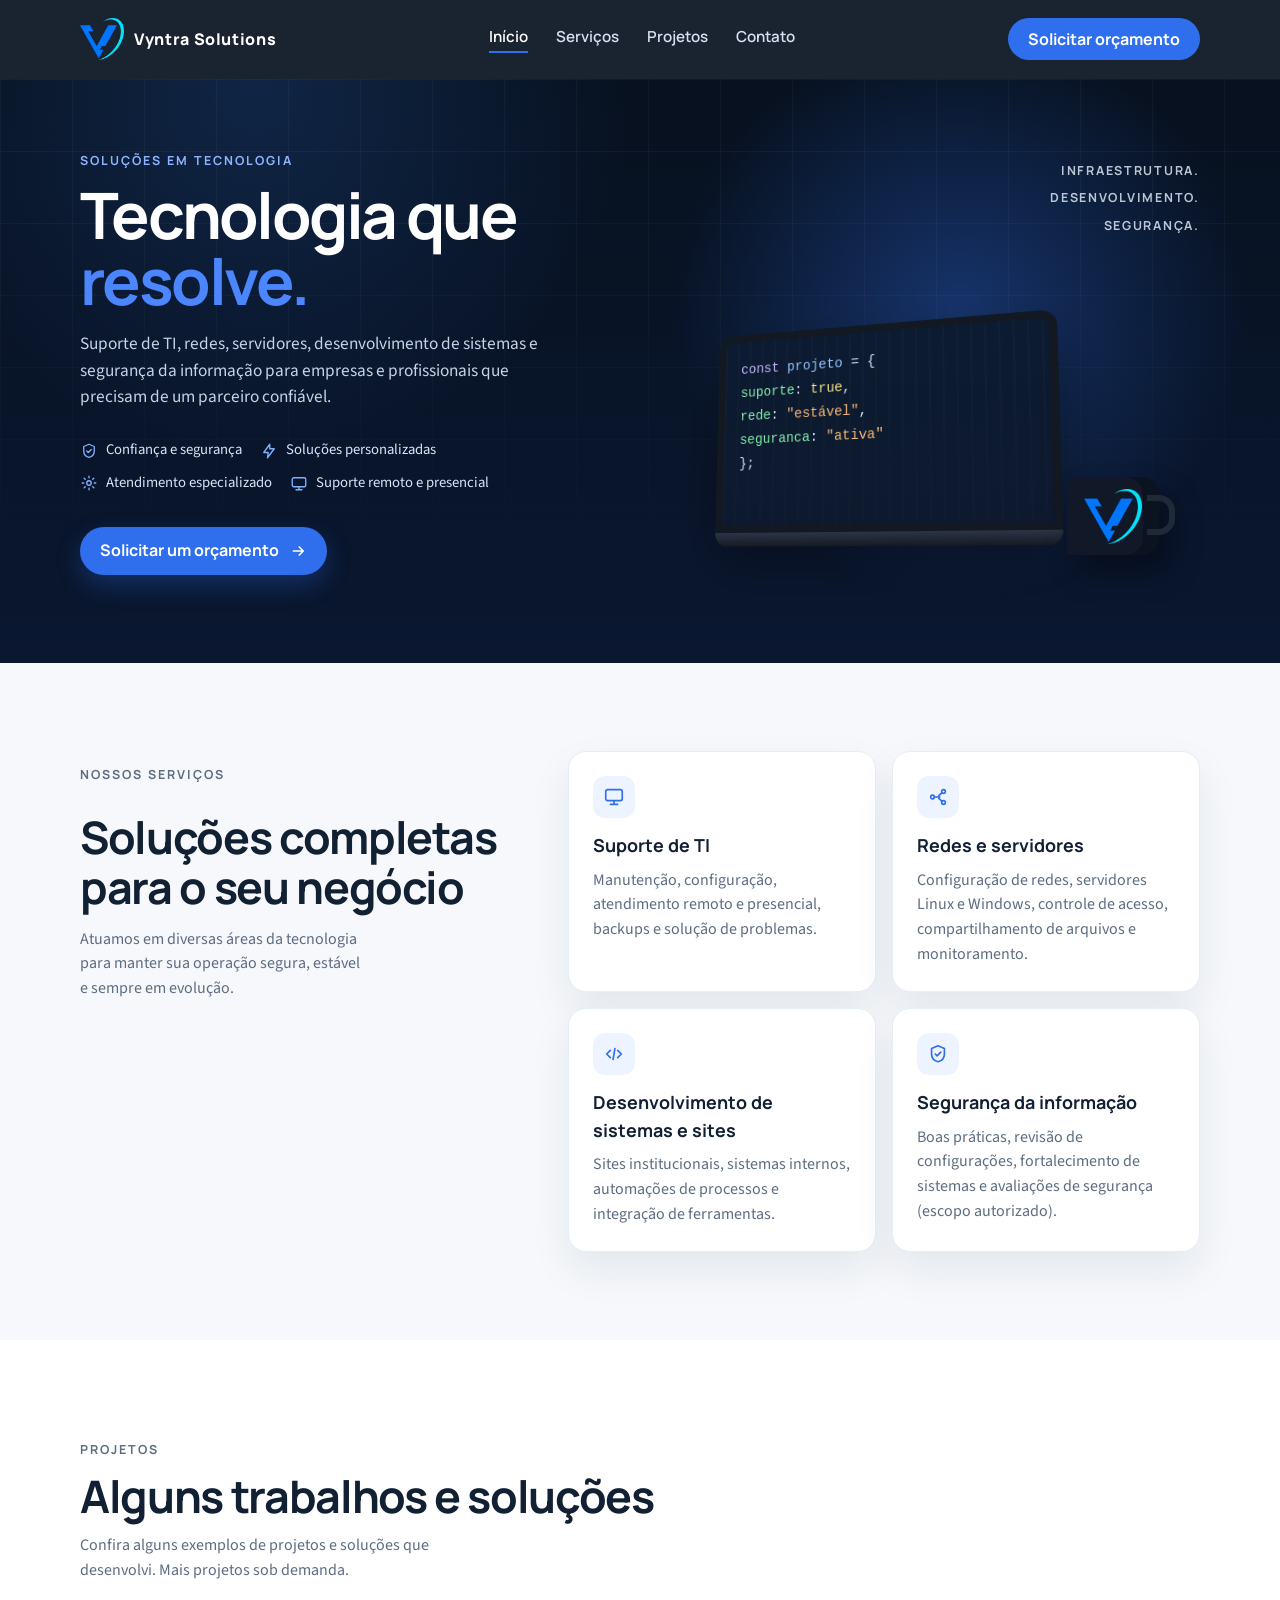
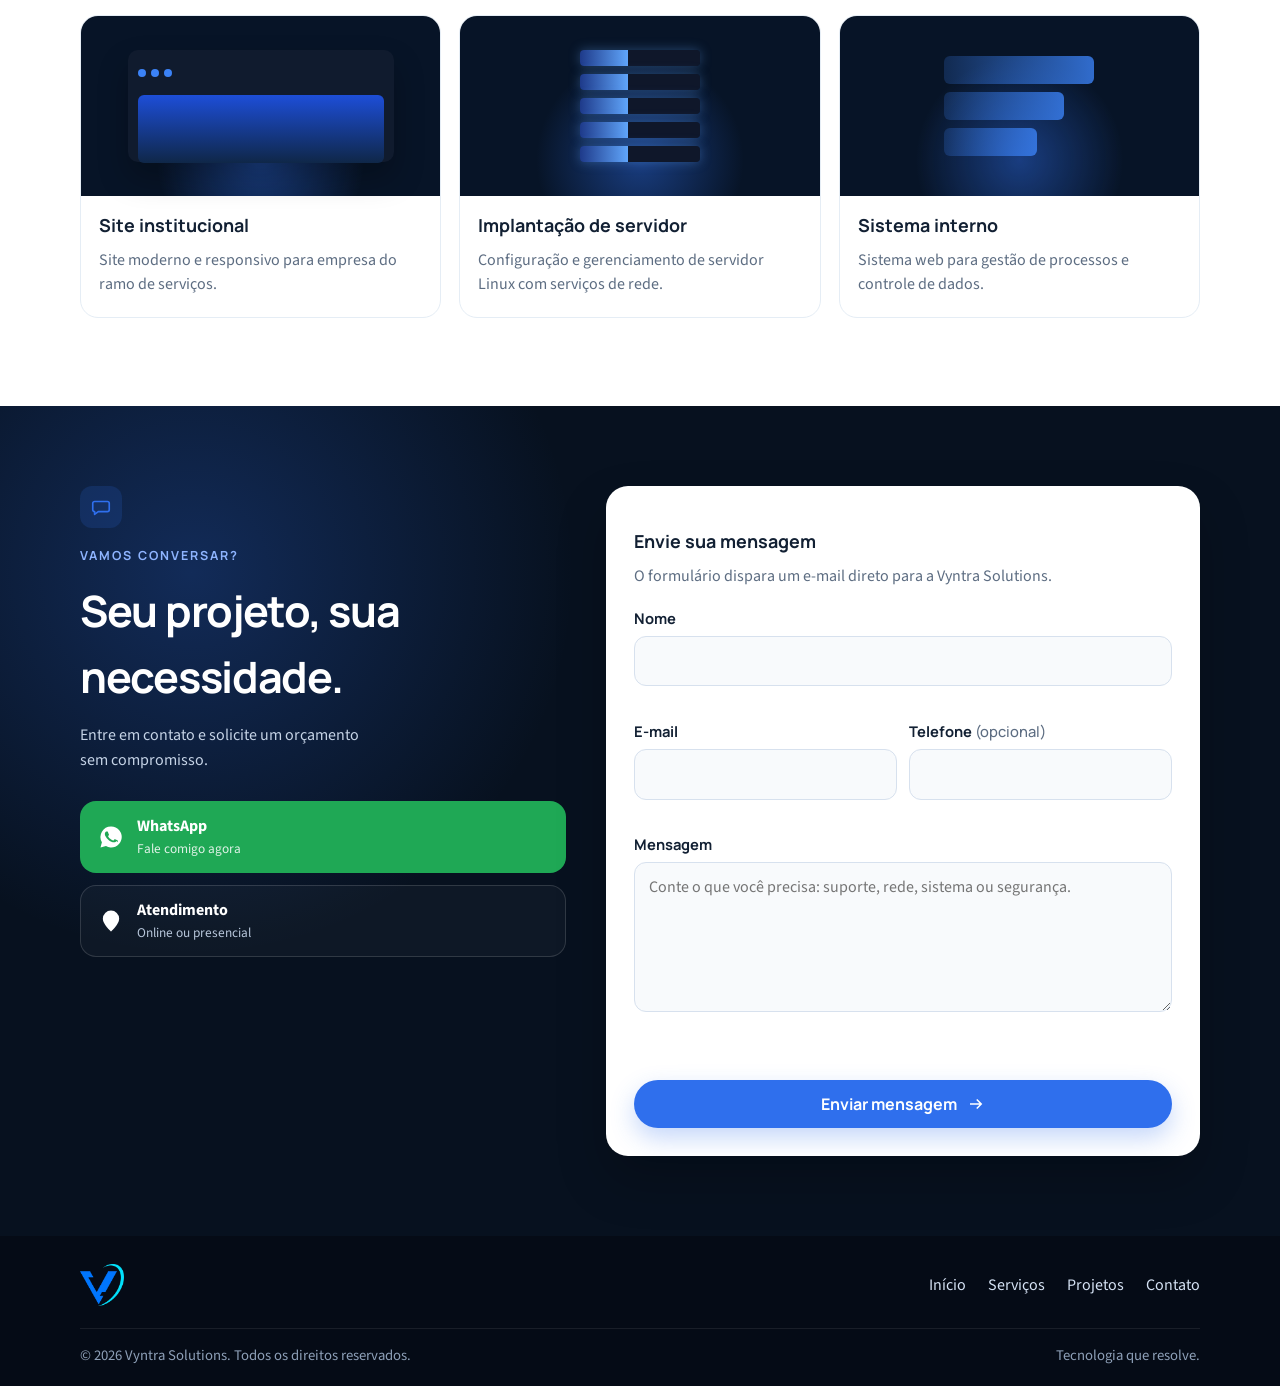
==== html/index.html @ f466f5e4 "first commit" ====
<!DOCTYPE html>
<html lang="pt-BR">
<head>
  <meta charset="UTF-8">
  <meta name="viewport" content="width=device-width, initial-scale=1">
  <title>Vyntra Solutions — Tecnologia que resolve</title>
  <meta name="description" content="Suporte de TI, redes, servidores, desenvolvimento de sistemas e segurança da informação para empresas e profissionais.">
  <link rel="icon" href="../assets/favicon.png" type="image/png">
  <link rel="preconnect" href="https://fonts.googleapis.com">
  <link rel="preconnect" href="https://fonts.gstatic.com" crossorigin>
  <link href="https://fonts.googleapis.com/css2?family=Manrope:wght@500;600;700;800&family=Source+Sans+3:wght@400;500;600&display=swap" rel="stylesheet">
  <link rel="stylesheet" href="../css/style.css">
</head>
<body>
  <header class="topo" id="topo">
    <div class="container topo-barra">
      <a class="marca" href="#inicio" aria-label="Vyntra Solutions, início">
        <img src="../assets/logo.png" alt="" width="120" height="82">
        <span>Vyntra Solutions</span>
      </a>

      <button class="menu-botao" type="button" aria-expanded="false" aria-controls="menu">
        <span class="sr-only">Abrir menu</span>
        <span></span>
        <span></span>
        <span></span>
      </button>

      <nav class="menu" id="menu" aria-label="Principal">
        <a href="#inicio" aria-current="page">Início</a>
        <a href="#servicos">Serviços</a>
        <a href="#projetos">Projetos</a>
        <a href="#contato">Contato</a>
      </nav>

      <a class="botao botao-pequeno" href="#contato">Solicitar orçamento</a>
    </div>
  </header>

  <main>
    <section class="hero" id="inicio">
      <div class="container hero-grade">
        <div class="hero-texto">
          <p class="selo">Soluções em tecnologia</p>
          <h1>Tecnologia que <span>resolve.</span></h1>
          <p class="hero-resumo">
            Suporte de TI, redes, servidores, desenvolvimento de sistemas e segurança da informação para empresas e profissionais que precisam de um parceiro confiável.
          </p>
          <ul class="pilulas">
            <li>
              <svg viewBox="0 0 24 24" aria-hidden="true"><path d="M12 3l7 3v6c0 4.2-2.8 7.4-7 8.5C7.8 19.4 5 16.2 5 12V6z"/><path d="M9 12l2 2 4-4"/></svg>
              Confiança e segurança
            </li>
            <li>
              <svg viewBox="0 0 24 24" aria-hidden="true"><path d="M13 3L5 14h6l-1 7 9-12h-6z"/></svg>
              Soluções personalizadas
            </li>
            <li>
              <svg viewBox="0 0 24 24" aria-hidden="true"><circle cx="12" cy="12" r="3"/><path d="M12 3v2M12 19v2M3 12h2M19 12h2M5.6 5.6l1.4 1.4M17 17l1.4 1.4M18.4 5.6L17 7M7 17l-1.4 1.4"/></svg>
              Atendimento especializado
            </li>
            <li>
              <svg viewBox="0 0 24 24" aria-hidden="true"><rect x="3" y="5" width="18" height="12" rx="2"/><path d="M8 21h8M12 17v4"/></svg>
              Suporte remoto e presencial
            </li>
          </ul>
          <a class="botao" href="#contato">
            Solicitar um orçamento
            <svg viewBox="0 0 24 24" aria-hidden="true"><path d="M5 12h14M13 6l6 6-6 6"/></svg>
          </a>
        </div>

        <div class="hero-visual" aria-hidden="true">
          <p class="hero-pilares">
            <span>Infraestrutura.</span>
            <span>Desenvolvimento.</span>
            <span>Segurança.</span>
          </p>
          <div class="cena">
            <div class="laptop">
              <div class="laptop-tela">
                <div class="codigo">
                  <span class="c-roxo">const</span> <span class="c-azul">projeto</span> = &#123;
                  <br><span class="c-verde">suporte</span>: <span class="c-amarelo">true</span>,
                  <br><span class="c-verde">rede</span>: <span class="c-laranja">"estável"</span>,
                  <br><span class="c-verde">seguranca</span>: <span class="c-laranja">"ativa"</span>
                  <br>&#125;;
                </div>
              </div>
              <div class="laptop-base"></div>
            </div>
            <div class="caneca">
              <img src="../assets/logo.png" alt="">
            </div>
          </div>
        </div>
      </div>
    </section>

    <section class="secao servicos" id="servicos">
      <div class="container servicos-grade">
        <div class="secao-intro">
          <p class="selo selo-escuro">Nossos serviços</p>
          <h2>Soluções completas para o seu negócio</h2>
          <p>
            Atuamos em diversas áreas da tecnologia para manter sua operação segura, estável e sempre em evolução.
          </p>
        </div>

        <div class="cards">
          <article class="card">
            <span class="card-icone">
              <svg viewBox="0 0 24 24" aria-hidden="true"><rect x="3" y="4" width="18" height="12" rx="2"/><path d="M8 20h8M12 16v4"/></svg>
            </span>
            <h3>Suporte de TI</h3>
            <p>Manutenção, configuração, atendimento remoto e presencial, backups e solução de problemas.</p>
          </article>
          <article class="card">
            <span class="card-icone">
              <svg viewBox="0 0 24 24" aria-hidden="true"><circle cx="6" cy="12" r="2"/><circle cx="18" cy="6" r="2"/><circle cx="18" cy="18" r="2"/><path d="M8 12h6M16.2 7.6l-3.4 3M16.2 16.4l-3.4-3"/></svg>
            </span>
            <h3>Redes e servidores</h3>
            <p>Configuração de redes, servidores Linux e Windows, controle de acesso, compartilhamento de arquivos e monitoramento.</p>
          </article>
          <article class="card">
            <span class="card-icone">
              <svg viewBox="0 0 24 24" aria-hidden="true"><path d="M8 8l-4 4 4 4M16 8l4 4-4 4M13 6l-2 12"/></svg>
            </span>
            <h3>Desenvolvimento de sistemas e sites</h3>
            <p>Sites institucionais, sistemas internos, automações de processos e integração de ferramentas.</p>
          </article>
          <article class="card">
            <span class="card-icone">
              <svg viewBox="0 0 24 24" aria-hidden="true"><path d="M12 3l7 3v6c0 4.2-2.8 7.4-7 8.5C7.8 19.4 5 16.2 5 12V6z"/><path d="M9 12l2 2 4-4"/></svg>
            </span>
            <h3>Segurança da informação</h3>
            <p>Boas práticas, revisão de configurações, fortalecimento de sistemas e avaliações de segurança (escopo autorizado).</p>
          </article>
        </div>
      </div>
    </section>

    <section class="secao projetos" id="projetos">
      <div class="container">
        <div class="projetos-topo">
          <div>
            <p class="selo selo-escuro">Projetos</p>
            <h2>Alguns trabalhos e soluções</h2>
            <p>Confira alguns exemplos de projetos e soluções que desenvolvi. Mais projetos sob demanda.</p>
          </div>
        </div>

        <div class="projetos-lista">
          <article class="projeto">
            <div class="projeto-capa projeto-capa-site">
              <div class="mock-browser">
                <span></span><span></span><span></span>
                <div></div>
              </div>
            </div>
            <h3>Site institucional</h3>
            <p>Site moderno e responsivo para empresa do ramo de serviços.</p>
          </article>
          <article class="projeto">
            <div class="projeto-capa projeto-capa-servidor">
              <div class="rack"><i></i><i></i><i></i><i></i><i></i></div>
            </div>
            <h3>Implantação de servidor</h3>
            <p>Configuração e gerenciamento de servidor Linux com serviços de rede.</p>
          </article>
          <article class="projeto">
            <div class="projeto-capa projeto-capa-sistema">
              <div class="painel">
                <b></b><b></b><b></b>
              </div>
            </div>
            <h3>Sistema interno</h3>
            <p>Sistema web para gestão de processos e controle de dados.</p>
          </article>
        </div>
      </div>
    </section>

    <section class="contato" id="contato">
      <div class="container contato-grade">
        <div class="contato-intro">
          <span class="contato-balao" aria-hidden="true">
            <svg viewBox="0 0 24 24"><path d="M5 6h14a2 2 0 012 2v7a2 2 0 01-2 2H9l-4 3v-3H5a2 2 0 01-2-2V8a2 2 0 012-2z"/></svg>
          </span>
          <p class="selo">Vamos conversar?</p>
          <h2>Seu projeto, sua necessidade.</h2>
          <p>Entre em contato e solicite um orçamento sem compromisso.</p>
          <div class="contato-atalhos">
            <a class="atalho atalho-whatsapp" id="atalho-whatsapp" href="https://wa.me/?text=Ol%C3%A1%2C%20gostaria%20de%20solicitar%20um%20or%C3%A7amento." target="_blank" rel="noopener noreferrer">
              <svg viewBox="0 0 24 24" aria-hidden="true"><path d="M12 3a9 9 0 00-7.8 13.5L3 21l4.7-1.2A9 9 0 1012 3zm4.6 12.4c-.2.6-1.2 1.1-1.7 1.1-.4 0-.9.2-3-.7-2.5-1.1-4.1-3.6-4.2-3.8-.1-.2-1-1.3-1-2.5s.6-1.8.9-2c.2-.2.5-.3.7-.3h.5c.2 0 .4 0 .6.5.2.6.7 2 .8 2.1.1.2.1.3 0 .5-.1.2-.2.3-.3.5l-.2.3c-.1.1-.2.2-.1.4.2.3.8 1.3 1.7 2.1 1.2 1 2.1 1.3 2.4 1.4.2.1.4.1.5-.1.2-.2.6-.7.8-.9.2-.2.3-.2.6-.1.2.1 1.5.7 1.8.8.2.1.4.2.4.3.1.3 0 .9-.2 1.5z"/></svg>
              <span><strong>WhatsApp</strong><small>Fale comigo agora</small></span>
            </a>
            <div class="atalho">
              <svg viewBox="0 0 24 24" aria-hidden="true"><path d="M12 21s7-6.2 7-11a7 7 0 10-14 0c0 4.8 7 11 7 11z"/><circle cx="12" cy="10" r="2.2"/></svg>
              <span><strong>Atendimento</strong><small>Online ou presencial</small></span>
            </div>
          </div>
        </div>

        <form class="formulario" id="form-contato" action="../php/enviar.php" method="post" novalidate>
          <h3>Envie sua mensagem</h3>
          <p class="formulario-ajuda">O formulário dispara um e-mail direto para a Vyntra Solutions.</p>

          <div class="campo">
            <label for="nome">Nome</label>
            <input id="nome" name="nome" type="text" autocomplete="name" maxlength="80" required>
            <small class="erro" data-erro="nome"></small>
          </div>

          <div class="campo-linha">
            <div class="campo">
              <label for="email">E-mail</label>
              <input id="email" name="email" type="email" autocomplete="email" maxlength="120" required>
              <small class="erro" data-erro="email"></small>
            </div>
            <div class="campo">
              <label for="telefone">Telefone <span>(opcional)</span></label>
              <input id="telefone" name="telefone" type="tel" autocomplete="tel" inputmode="tel" maxlength="20">
              <small class="erro" data-erro="telefone"></small>
            </div>
          </div>

          <div class="campo">
            <label for="mensagem">Mensagem</label>
            <textarea id="mensagem" name="mensagem" rows="5" maxlength="4000" required placeholder="Conte o que você precisa: suporte, rede, sistema ou segurança."></textarea>
            <small class="erro" data-erro="mensagem"></small>
          </div>

          <div class="campo-isca" aria-hidden="true">
            <label for="website">Site</label>
            <input id="website" name="website" type="text" tabindex="-1" autocomplete="off">
          </div>

          <p class="formulario-status" id="formulario-status" role="status" aria-live="polite"></p>

          <button class="botao" type="submit">
            Enviar mensagem
            <svg viewBox="0 0 24 24" aria-hidden="true"><path d="M4 12h14M13 6l6 6-6 6"/></svg>
          </button>
        </form>
      </div>
    </section>
  </main>

  <footer class="rodape">
    <div class="container rodape-topo">
      <a class="marca" href="#inicio" aria-label="Vyntra Solutions, início">
        <img src="../assets/logo.png" alt="" width="120" height="82">
      </a>
      <nav aria-label="Rodapé">
        <a href="#inicio">Início</a>
        <a href="#servicos">Serviços</a>
        <a href="#projetos">Projetos</a>
        <a href="#contato">Contato</a>
      </nav>
      
    </div>
    <div class="container rodape-base">
      <p>© <span id="ano"></span> Vyntra Solutions. Todos os direitos reservados.</p>
      <p>Tecnologia que resolve.</p>
    </div>
  </footer>

  <script src="../js/main.js" defer></script>
</body>
</html>
---- css/style.css ----
:root {
  --azul: #2f6fed;
  --azul-forte: #1d4ed8;
  --azul-suave: #dbe7ff;
  --navy: #07111f;
  --navy-2: #0c1a33;
  --texto: #122033;
  --muted: #5d6d82;
  --linha: #e5edf5;
  --fundo: #f6f8fb;
  --branco: #ffffff;
  --whatsapp: #1fa855;
  --sombra: 0 18px 40px rgba(16, 36, 69, 0.08);
  --max: 1120px;
  --fonte: "Source Sans 3", "Segoe UI", sans-serif;
  --display: "Manrope", "Segoe UI", sans-serif;
}

* { box-sizing: border-box; }
html { scroll-behavior: smooth; }
body {
  margin: 0;
  overflow-x: hidden;
  font-family: var(--fonte);
  color: var(--texto);
  background: var(--branco);
  line-height: 1.55;
}
img, svg { display: block; max-width: 100%; }
a { color: inherit; text-decoration: none; }
button, input, textarea { font: inherit; }
h1, h2, h3, p { margin: 0; }
ul { margin: 0; padding: 0; list-style: none; }

.sr-only {
  position: absolute;
  width: 1px;
  height: 1px;
  padding: 0;
  margin: -1px;
  overflow: hidden;
  clip: rect(0, 0, 0, 0);
  border: 0;
}

.container {
  width: min(var(--max), calc(100% - 40px));
  margin-inline: auto;
}

.selo {
  margin-bottom: 12px;
  color: #8eb4ff;
  font-family: var(--display);
  font-size: 0.78rem;
  font-weight: 700;
  letter-spacing: 0.16em;
  text-transform: uppercase;
}
.selo-escuro { color: var(--azul); }

.botao {
  display: inline-flex;
  align-items: center;
  justify-content: center;
  gap: 10px;
  min-height: 48px;
  padding: 0 20px;
  border: 0;
  border-radius: 999px;
  background: var(--azul);
  color: white;
  font-family: var(--display);
  font-weight: 700;
  cursor: pointer;
  box-shadow: 0 10px 24px rgba(47, 111, 237, 0.28);
}
.botao svg { width: 18px; height: 18px; fill: none; stroke: currentColor; stroke-width: 2; }
.botao:hover { background: var(--azul-forte); }
.botao:disabled { opacity: 0.7; cursor: progress; }
.botao-pequeno { min-height: 42px; box-shadow: none; }
.botao-claro {
  background: white;
  color: var(--azul-forte);
  border: 1px solid #d5e2f5;
  box-shadow: none;
}
.botao-claro:hover { background: #f3f7ff; }

.marca {
  display: inline-flex;
  align-items: center;
  gap: 10px;
  color: white;
  font-family: var(--display);
  font-weight: 800;
  letter-spacing: 0.04em;
}
.marca img { height: 42px; width: auto; }
.marca span { font-size: 1rem; white-space: nowrap; }

.topo {
  position: sticky;
  top: 0;
  z-index: 20;
  background: rgba(7, 17, 31, 0.92);
  backdrop-filter: blur(16px);
  border-bottom: 1px solid transparent;
}
.topo-solido { border-bottom-color: rgba(255, 255, 255, 0.06); }
.topo-barra {
  display: grid;
  grid-template-columns: auto 1fr auto;
  align-items: center;
  gap: 24px;
  min-height: 78px;
}
.menu {
  display: flex;
  justify-content: center;
  gap: 28px;
}
.menu a {
  color: #d5e2f4;
  font-family: var(--display);
  font-weight: 600;
  font-size: 0.95rem;
}
.menu a[aria-current="page"] {
  color: white;
  box-shadow: inset 0 -2px 0 var(--azul);
  padding-bottom: 4px;
}
.menu-botao {
  display: none;
  width: 44px;
  height: 44px;
  padding: 10px;
  border: 1px solid rgba(255, 255, 255, 0.12);
  border-radius: 12px;
  background: transparent;
}
.menu-botao span:not(.sr-only) {
  display: block;
  height: 2px;
  margin: 5px 0;
  background: white;
}

.hero {
  position: relative;
  overflow: hidden;
  color: white;
  background:
    radial-gradient(circle at 75% 40%, rgba(47, 111, 237, 0.35), transparent 28%),
    radial-gradient(circle at 20% 0%, rgba(56, 130, 246, 0.18), transparent 32%),
    linear-gradient(180deg, #07111f 0%, #0a1730 100%);
}
.hero::before {
  content: "";
  position: absolute;
  inset: 0;
  background-image:
    linear-gradient(rgba(255, 255, 255, 0.04) 1px, transparent 1px),
    linear-gradient(90deg, rgba(255, 255, 255, 0.04) 1px, transparent 1px);
  background-size: 72px 72px;
  mask-image: linear-gradient(180deg, #000 20%, transparent 90%);
}
.hero-grade {
  position: relative;
  display: grid;
  grid-template-columns: 1.05fr 0.95fr;
  gap: 48px;
  align-items: center;
  padding: 72px 0 88px;
}
.hero h1 {
  max-width: 11ch;
  font-family: var(--display);
  font-size: clamp(2.6rem, 5vw, 4.4rem);
  line-height: 1.02;
  letter-spacing: -0.04em;
}
.hero h1 span { color: #4c86ff; }
.hero-resumo {
  max-width: 52ch;
  margin-top: 18px;
  color: #c5d3e6;
  font-size: 1.08rem;
}
.pilulas {
  display: flex;
  flex-wrap: wrap;
  gap: 10px 18px;
  margin: 28px 0 32px;
}
.pilulas li {
  display: flex;
  align-items: center;
  gap: 8px;
  color: #d7e4f6;
  font-size: 0.92rem;
}
.pilulas svg {
  width: 18px;
  height: 18px;
  fill: none;
  stroke: #7eb0ff;
  stroke-width: 1.8;
  stroke-linecap: round;
  stroke-linejoin: round;
}
.hero-visual { position: relative; min-height: 420px; }
.hero-pilares {
  position: absolute;
  top: 8px;
  right: 0;
  color: rgba(226, 236, 248, 0.82);
  font-family: var(--display);
  font-weight: 700;
  letter-spacing: 0.14em;
  text-align: right;
  text-transform: uppercase;
  font-size: 0.78rem;
}
.hero-pilares span { display: block; margin-bottom: 8px; }
.cena {
  position: absolute;
  right: 8%;
  bottom: 0;
  width: min(460px, 100%);
  height: 320px;
}
.laptop {
  position: absolute;
  left: 0;
  bottom: 28px;
  width: 78%;
  transform: perspective(900px) rotateX(8deg) rotateY(-18deg);
}
.laptop-tela {
  height: 210px;
  padding: 18px;
  border: 8px solid #121923;
  border-radius: 16px 16px 0 0;
  background:
    linear-gradient(180deg, rgba(15, 23, 42, 0.2), rgba(15, 23, 42, 0.55)),
    repeating-linear-gradient(90deg, #123 0 2px, transparent 2px 14px),
    #0b1c33;
  box-shadow: 0 30px 60px rgba(0, 0, 0, 0.35);
}
.codigo {
  color: #dbe7ff;
  font-family: ui-monospace, SFMono-Regular, Menlo, Consolas, monospace;
  font-size: 0.92rem;
  line-height: 1.7;
}
.c-roxo { color: #c4b5fd; }
.c-azul { color: #93c5fd; }
.c-verde { color: #86efac; }
.c-amarelo { color: #fde68a; }
.c-laranja { color: #fdba74; }
.laptop-base {
  height: 14px;
  border-radius: 0 0 16px 16px;
  background: linear-gradient(#2a3546, #151b24);
}
.caneca {
  position: absolute;
  right: 0;
  bottom: 18px;
  width: 92px;
  height: 78px;
  border-radius: 0 18px 18px 0;
  background: #111827;
  box-shadow: inset -16px 0 0 #0b1220, 12px 18px 30px rgba(0, 0, 0, 0.35);
}
.caneca::after {
  content: "";
  position: absolute;
  right: -16px;
  top: 18px;
  width: 22px;
  height: 28px;
  border: 6px solid #1f2937;
  border-left: 0;
  border-radius: 0 16px 16px 0;
}
.caneca img { width: 58px; margin: 12px auto 0; }

.secao, .contato { scroll-margin-top: 86px; }
.secao { padding: 88px 0; background: var(--fundo); }
.secao h2 {
  font-family: var(--display);
  font-size: clamp(2rem, 4vw, 2.8rem);
  line-height: 1.12;
  letter-spacing: -0.03em;
}
.secao-intro p,
.projetos-topo p,
.projeto p,
.card p { color: var(--muted); }
.secao-intro p { margin: 14px 0 28px; max-width: 36ch; }

.servicos-grade {
  display: grid;
  grid-template-columns: 0.82fr 1.18fr;
  gap: 48px;
  align-items: start;
}
.cards {
  display: grid;
  grid-template-columns: 1fr 1fr;
  gap: 16px;
}
.card {
  padding: 24px;
  border: 1px solid var(--linha);
  border-radius: 18px;
  background: white;
  box-shadow: var(--sombra);
}
.card h3, .projeto h3, .formulario h3 {
  margin: 14px 0 8px;
  font-family: var(--display);
  font-size: 1.12rem;
}
.card-icone, .contato-balao {
  display: grid;
  place-items: center;
  width: 42px;
  height: 42px;
  border-radius: 12px;
  background: #eef4ff;
}
.card-icone svg, .contato-balao svg {
  width: 22px;
  height: 22px;
  fill: none;
  stroke: var(--azul);
  stroke-width: 1.8;
  stroke-linecap: round;
  stroke-linejoin: round;
}

.projetos { background: white; }
.projetos-topo {
  display: flex;
  justify-content: space-between;
  align-items: flex-end;
  gap: 24px;
  margin-bottom: 32px;
}
.projetos-topo p { max-width: 46ch; margin-top: 12px; }
.projetos-lista {
  display: grid;
  grid-template-columns: repeat(3, 1fr);
  gap: 18px;
}
.projeto {
  overflow: hidden;
  border: 1px solid var(--linha);
  border-radius: 18px;
  background: white;
}
.projeto h3, .projeto p { margin-inline: 18px; }
.projeto p { margin-bottom: 20px; }
.projeto-capa {
  height: 180px;
  margin-bottom: 16px;
  background: #07111f;
}
.projeto-capa-site, .projeto-capa-servidor, .projeto-capa-sistema {
  display: grid;
  place-items: center;
  background:
    radial-gradient(circle at 50% 80%, rgba(47, 111, 237, 0.45), transparent 45%),
    #071427;
}
.mock-browser {
  width: 74%;
  height: 112px;
  padding: 10px;
  border-radius: 10px;
  background: #101b2e;
  box-shadow: 0 16px 30px rgba(0, 0, 0, 0.25);
}
.mock-browser span {
  display: inline-block;
  width: 8px;
  height: 8px;
  margin-right: 5px;
  border-radius: 50%;
  background: #3b82f6;
}
.mock-browser div {
  height: 68px;
  margin-top: 10px;
  border-radius: 6px;
  background: linear-gradient(#1d4ed8, #0f2748);
}
.rack {
  display: grid;
  gap: 8px;
  width: 120px;
}
.rack i {
  display: block;
  height: 16px;
  border-radius: 4px;
  background: linear-gradient(90deg, #1e3a8a, #60a5fa 40%, #0f172a 40%);
  box-shadow: 0 0 12px rgba(96, 165, 250, 0.35);
}
.painel { display: grid; gap: 8px; width: 150px; }
.painel b {
  display: block;
  height: 28px;
  border-radius: 6px;
  background: linear-gradient(90deg, rgba(59, 130, 246, 0.2), rgba(59, 130, 246, 0.8));
}
.painel b:nth-child(2) { width: 80%; }
.painel b:nth-child(3) { width: 62%; }

.contato {
  padding: 80px 0;
  color: white;
  background:
    radial-gradient(circle at 15% 20%, rgba(47, 111, 237, 0.28), transparent 30%),
    #07111f;
}
.contato-grade {
  display: grid;
  grid-template-columns: 0.9fr 1.1fr;
  gap: 40px;
  align-items: start;
}
.contato h2 {
  font-family: var(--display);
  font-size: clamp(2rem, 4vw, 2.7rem);
  letter-spacing: -0.03em;
}
.contato-intro > p:last-of-type { max-width: 38ch; margin-top: 12px; color: #c5d3e6; }
.contato-balao { margin-bottom: 18px; background: rgba(47, 111, 237, 0.16); }
.contato-atalhos { display: grid; gap: 12px; margin-top: 28px; }
.atalho {
  display: flex;
  align-items: center;
  gap: 12px;
  min-height: 72px;
  padding: 12px 16px;
  border: 1px solid rgba(255, 255, 255, 0.14);
  border-radius: 16px;
  background: rgba(255, 255, 255, 0.03);
}
.atalho svg { width: 28px; height: 28px; fill: currentColor; }
.atalho strong, .atalho small { display: block; }
.atalho small { color: #b7c6da; }
.atalho-whatsapp { background: var(--whatsapp); border-color: transparent; }
.atalho-whatsapp small { color: rgba(255, 255, 255, 0.86); }

.formulario {
  padding: 28px;
  border-radius: 22px;
  background: white;
  color: var(--texto);
  box-shadow: 0 24px 50px rgba(0, 0, 0, 0.22);
}
.formulario-ajuda { margin: 6px 0 18px; color: var(--muted); }
.campo { display: grid; gap: 6px; margin-bottom: 14px; }
.campo-linha { display: grid; grid-template-columns: 1fr 1fr; gap: 12px; }
.campo label { font-family: var(--display); font-weight: 700; font-size: 0.92rem; }
.campo label span { color: var(--muted); font-weight: 500; }
.campo input, .campo textarea {
  width: 100%;
  padding: 12px 14px;
  border: 1px solid #d7e1ee;
  border-radius: 12px;
  background: #f8fafc;
  color: var(--texto);
}
.campo input:focus, .campo textarea:focus {
  outline: 2px solid rgba(47, 111, 237, 0.35);
  border-color: var(--azul);
  background: white;
}
.campo input[aria-invalid="true"], .campo textarea[aria-invalid="true"] { border-color: #dc2626; }
.erro { min-height: 1em; color: #dc2626; font-size: 0.85rem; }
.campo-isca { position: absolute; left: -9999px; }
.formulario-status { min-height: 1.4em; margin: 0 0 12px; font-weight: 600; }
.formulario-status.is-ok { color: #15803d; }
.formulario-status.is-erro { color: #dc2626; }
.formulario .botao { width: 100%; }

.rodape {
  padding: 28px 0 18px;
  color: #d5e2f4;
  background: #050b16;
}
.rodape-topo, .rodape-base {
  display: flex;
  align-items: center;
  justify-content: space-between;
  gap: 20px;
}
.rodape nav { display: flex; gap: 22px; }
.rodape-base {
  margin-top: 22px;
  padding-top: 16px;
  border-top: 1px solid rgba(255, 255, 255, 0.08);
  color: #8ea0b8;
  font-size: 0.92rem;
}
.sociais { display: flex; gap: 10px; }
.sociais a {
  display: grid;
  place-items: center;
  width: 36px;
  height: 36px;
  border: 1px solid rgba(255, 255, 255, 0.12);
  border-radius: 50%;
}
.sociais svg { width: 16px; height: 16px; fill: none; stroke: white; stroke-width: 1.7; }

@media (max-width: 900px) {
  .topo-barra { grid-template-columns: auto auto; }
  .topo .botao-pequeno { display: none; }
  .menu-botao { display: block; justify-self: end; }
  .menu {
    display: none;
    position: absolute;
    top: 78px;
    left: 0;
    right: 0;
    flex-direction: column;
    gap: 0;
    padding: 8px 20px 16px;
    background: #07111f;
  }
  .menu.aberto { display: flex; }
  .menu a { padding: 14px 0; border-bottom: 1px solid rgba(255, 255, 255, 0.06); }
  .hero-grade, .servicos-grade, .contato-grade, .projetos-lista, .cards, .campo-linha {
    grid-template-columns: 1fr;
  }
  .hero-visual { min-height: 300px; }
  .hero-pilares { position: static; text-align: left; margin-bottom: 16px; }
  .cena { position: relative; right: auto; height: 280px; }
  .projetos-topo, .rodape-topo, .rodape-base { align-items: flex-start; flex-direction: column; }
}

@media (prefers-reduced-motion: reduce) {
  html { scroll-behavior: auto; }
}
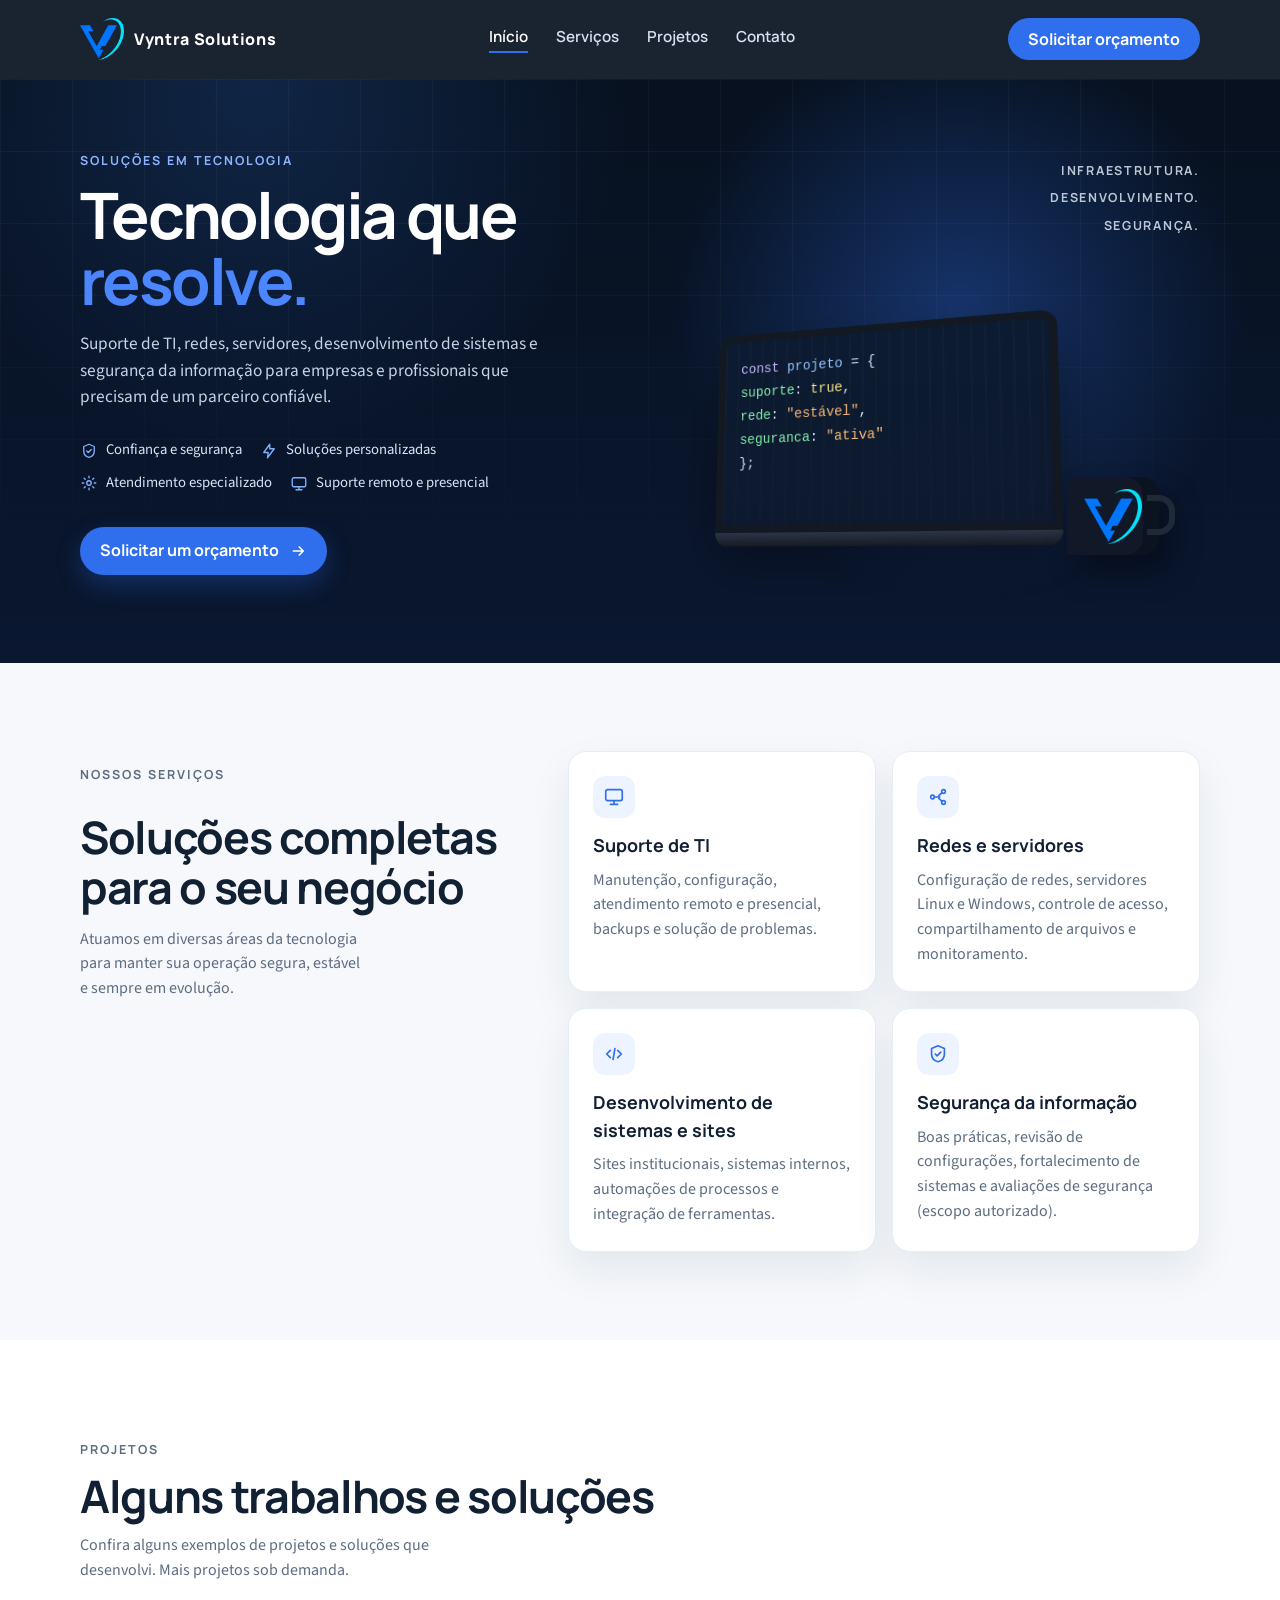
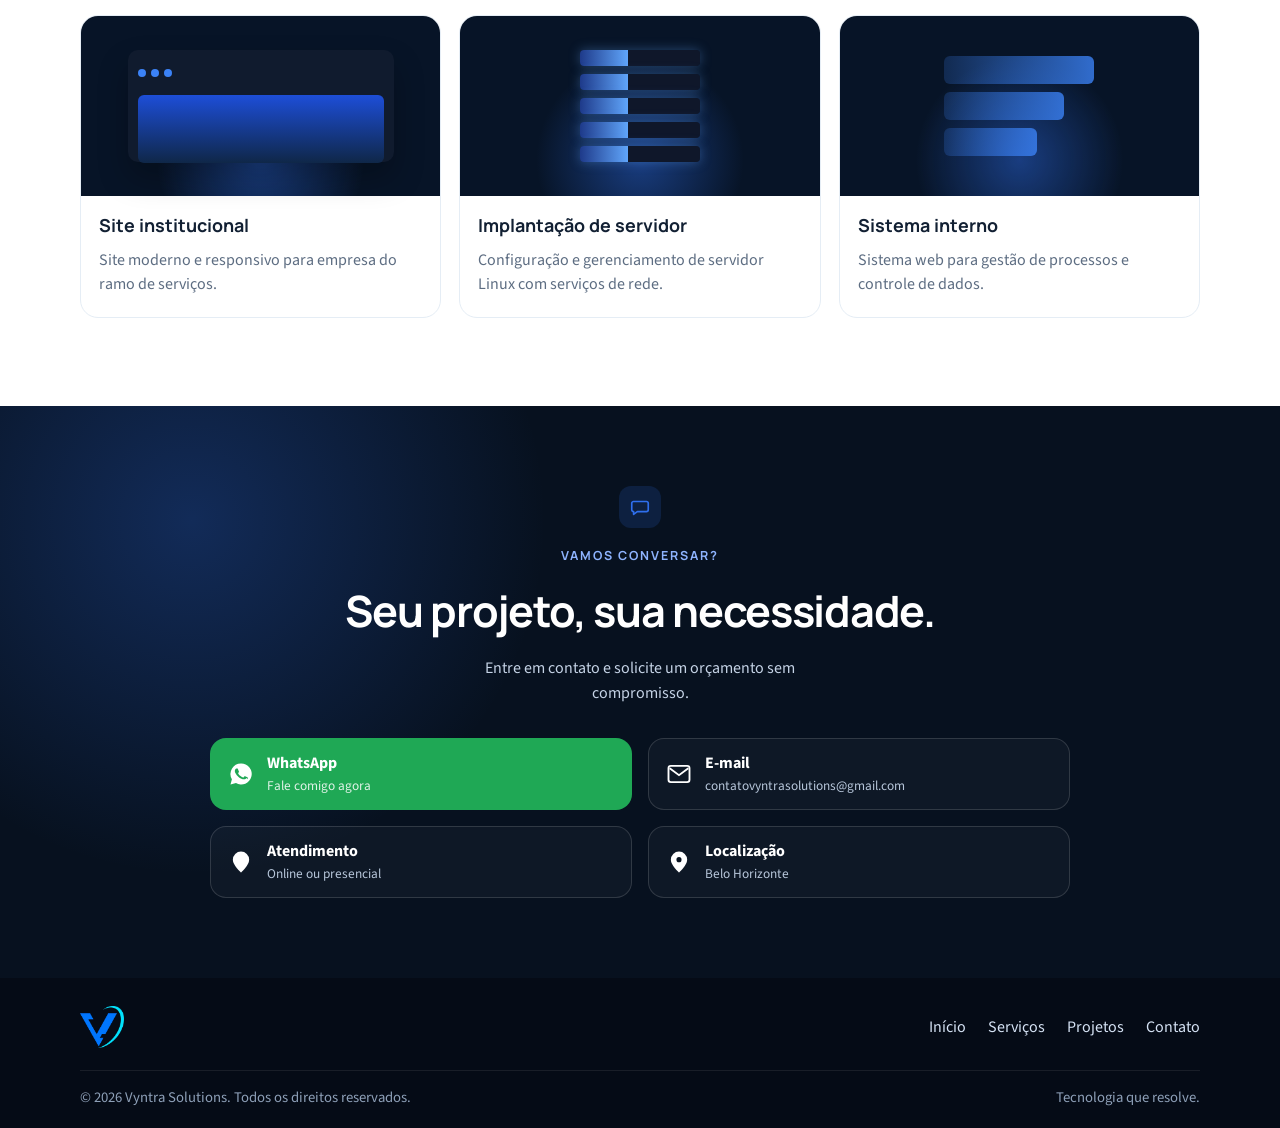
==== commit 92856334: "first commit" ====
--- a/html/index.html
+++ b/html/index.html
@@ -182,67 +182,31 @@
     </section>
 
     <section class="contato" id="contato">
-      <div class="container contato-grade">
-        <div class="contato-intro">
-          <span class="contato-balao" aria-hidden="true">
-            <svg viewBox="0 0 24 24"><path d="M5 6h14a2 2 0 012 2v7a2 2 0 01-2 2H9l-4 3v-3H5a2 2 0 01-2-2V8a2 2 0 012-2z"/></svg>
-          </span>
-          <p class="selo">Vamos conversar?</p>
-          <h2>Seu projeto, sua necessidade.</h2>
-          <p>Entre em contato e solicite um orçamento sem compromisso.</p>
-          <div class="contato-atalhos">
-            <a class="atalho atalho-whatsapp" id="atalho-whatsapp" href="https://wa.me/?text=Ol%C3%A1%2C%20gostaria%20de%20solicitar%20um%20or%C3%A7amento." target="_blank" rel="noopener noreferrer">
-              <svg viewBox="0 0 24 24" aria-hidden="true"><path d="M12 3a9 9 0 00-7.8 13.5L3 21l4.7-1.2A9 9 0 1012 3zm4.6 12.4c-.2.6-1.2 1.1-1.7 1.1-.4 0-.9.2-3-.7-2.5-1.1-4.1-3.6-4.2-3.8-.1-.2-1-1.3-1-2.5s.6-1.8.9-2c.2-.2.5-.3.7-.3h.5c.2 0 .4 0 .6.5.2.6.7 2 .8 2.1.1.2.1.3 0 .5-.1.2-.2.3-.3.5l-.2.3c-.1.1-.2.2-.1.4.2.3.8 1.3 1.7 2.1 1.2 1 2.1 1.3 2.4 1.4.2.1.4.1.5-.1.2-.2.6-.7.8-.9.2-.2.3-.2.6-.1.2.1 1.5.7 1.8.8.2.1.4.2.4.3.1.3 0 .9-.2 1.5z"/></svg>
-              <span><strong>WhatsApp</strong><small>Fale comigo agora</small></span>
-            </a>
-            <div class="atalho">
-              <svg viewBox="0 0 24 24" aria-hidden="true"><path d="M12 21s7-6.2 7-11a7 7 0 10-14 0c0 4.8 7 11 7 11z"/><circle cx="12" cy="10" r="2.2"/></svg>
-              <span><strong>Atendimento</strong><small>Online ou presencial</small></span>
-            </div>
+      <div class="container contato-centro">
+        <span class="contato-balao" aria-hidden="true">
+          <svg viewBox="0 0 24 24"><path d="M5 6h14a2 2 0 012 2v7a2 2 0 01-2 2H9l-4 3v-3H5a2 2 0 01-2-2V8a2 2 0 012-2z"/></svg>
+        </span>
+        <p class="selo">Vamos conversar?</p>
+        <h2>Seu projeto, sua necessidade.</h2>
+        <p>Entre em contato e solicite um orçamento sem compromisso.</p>
+        <div class="contato-atalhos">
+          <a class="atalho atalho-whatsapp" id="atalho-whatsapp" href="https://wa.me/?text=Ol%C3%A1%2C%20gostaria%20de%20solicitar%20um%20or%C3%A7amento." target="_blank" rel="noopener noreferrer">
+            <svg viewBox="0 0 24 24" aria-hidden="true"><path d="M12 3a9 9 0 00-7.8 13.5L3 21l4.7-1.2A9 9 0 1012 3zm4.6 12.4c-.2.6-1.2 1.1-1.7 1.1-.4 0-.9.2-3-.7-2.5-1.1-4.1-3.6-4.2-3.8-.1-.2-1-1.3-1-2.5s.6-1.8.9-2c.2-.2.5-.3.7-.3h.5c.2 0 .4 0 .6.5.2.6.7 2 .8 2.1.1.2.1.3 0 .5-.1.2-.2.3-.3.5l-.2.3c-.1.1-.2.2-.1.4.2.3.8 1.3 1.7 2.1 1.2 1 2.1 1.3 2.4 1.4.2.1.4.1.5-.1.2-.2.6-.7.8-.9.2-.2.3-.2.6-.1.2.1 1.5.7 1.8.8.2.1.4.2.4.3.1.3 0 .9-.2 1.5z"/></svg>
+            <span><strong>WhatsApp</strong><small>Fale comigo agora</small></span>
+          </a>
+          <a class="atalho atalho-email" href="mailto:contatovyntrasolutions@gmail.com">
+            <svg viewBox="0 0 24 24" aria-hidden="true"><rect x="3" y="5" width="18" height="14" rx="2"/><path d="M4 7l8 6 8-6"/></svg>
+            <span><strong>E-mail</strong><small>contatovyntrasolutions@gmail.com</small></span>
+          </a>
+          <div class="atalho">
+            <svg viewBox="0 0 24 24" aria-hidden="true"><path d="M12 21s7-6.2 7-11a7 7 0 10-14 0c0 4.8 7 11 7 11z"/><circle cx="12" cy="10" r="2.2"/></svg>
+            <span><strong>Atendimento</strong><small>Online ou presencial</small></span>
           </div>
-        </div>
-
-        <form class="formulario" id="form-contato" action="../php/enviar.php" method="post" novalidate>
-          <h3>Envie sua mensagem</h3>
-          <p class="formulario-ajuda">O formulário dispara um e-mail direto para a Vyntra Solutions.</p>
-
-          <div class="campo">
-            <label for="nome">Nome</label>
-            <input id="nome" name="nome" type="text" autocomplete="name" maxlength="80" required>
-            <small class="erro" data-erro="nome"></small>
-          </div>
-
-          <div class="campo-linha">
-            <div class="campo">
-              <label for="email">E-mail</label>
-              <input id="email" name="email" type="email" autocomplete="email" maxlength="120" required>
-              <small class="erro" data-erro="email"></small>
-            </div>
-            <div class="campo">
-              <label for="telefone">Telefone <span>(opcional)</span></label>
-              <input id="telefone" name="telefone" type="tel" autocomplete="tel" inputmode="tel" maxlength="20">
-              <small class="erro" data-erro="telefone"></small>
-            </div>
-          </div>
-
-          <div class="campo">
-            <label for="mensagem">Mensagem</label>
-            <textarea id="mensagem" name="mensagem" rows="5" maxlength="4000" required placeholder="Conte o que você precisa: suporte, rede, sistema ou segurança."></textarea>
-            <small class="erro" data-erro="mensagem"></small>
-          </div>
-
-          <div class="campo-isca" aria-hidden="true">
-            <label for="website">Site</label>
-            <input id="website" name="website" type="text" tabindex="-1" autocomplete="off">
-          </div>
-
-          <p class="formulario-status" id="formulario-status" role="status" aria-live="polite"></p>
-
-          <button class="botao" type="submit">
-            Enviar mensagem
-            <svg viewBox="0 0 24 24" aria-hidden="true"><path d="M4 12h14M13 6l6 6-6 6"/></svg>
-          </button>
-        </form>
+          <a class="atalho" href="https://www.google.com/maps/search/?api=1&amp;query=Belo%20Horizonte%2C%20MG" target="_blank" rel="noopener noreferrer">
+            <svg viewBox="0 0 24 24" aria-hidden="true"><path d="M12 21s7-6.2 7-11a7 7 0 10-14 0c0 4.8 7 11 7 11z"/><circle cx="12" cy="10" r="2.2" fill="#07111f"/></svg>
+            <span><strong>Localização</strong><small>Belo Horizonte</small></span>
+          </a>
+        </div>
       </div>
     </section>
   </main>
--- a/css/style.css
+++ b/css/style.css
@@ -320,7 +320,7 @@
   background: white;
   box-shadow: var(--sombra);
 }
-.card h3, .projeto h3, .formulario h3 {
+.card h3, .projeto h3 {
   margin: 14px 0 8px;
   font-family: var(--display);
   font-size: 1.12rem;
@@ -428,20 +428,21 @@
     radial-gradient(circle at 15% 20%, rgba(47, 111, 237, 0.28), transparent 30%),
     #07111f;
 }
-.contato-grade {
-  display: grid;
-  grid-template-columns: 0.9fr 1.1fr;
-  gap: 40px;
-  align-items: start;
-}
+.contato-centro { max-width: 860px; text-align: center; }
 .contato h2 {
   font-family: var(--display);
   font-size: clamp(2rem, 4vw, 2.7rem);
   letter-spacing: -0.03em;
 }
-.contato-intro > p:last-of-type { max-width: 38ch; margin-top: 12px; color: #c5d3e6; }
-.contato-balao { margin-bottom: 18px; background: rgba(47, 111, 237, 0.16); }
-.contato-atalhos { display: grid; gap: 12px; margin-top: 28px; }
+.contato-centro > p:last-of-type { max-width: 42ch; margin: 12px auto 0; color: #c5d3e6; }
+.contato-balao { margin: 0 auto 18px; background: rgba(47, 111, 237, 0.16); }
+.contato-atalhos {
+  display: grid;
+  grid-template-columns: repeat(2, minmax(0, 1fr));
+  gap: 16px;
+  margin-top: 32px;
+  text-align: left;
+}
 .atalho {
   display: flex;
   align-items: center;
@@ -454,42 +455,10 @@
 }
 .atalho svg { width: 28px; height: 28px; fill: currentColor; }
 .atalho strong, .atalho small { display: block; }
-.atalho small { color: #b7c6da; }
+.atalho small { color: #b7c6da; overflow-wrap: anywhere; }
 .atalho-whatsapp { background: var(--whatsapp); border-color: transparent; }
 .atalho-whatsapp small { color: rgba(255, 255, 255, 0.86); }
-
-.formulario {
-  padding: 28px;
-  border-radius: 22px;
-  background: white;
-  color: var(--texto);
-  box-shadow: 0 24px 50px rgba(0, 0, 0, 0.22);
-}
-.formulario-ajuda { margin: 6px 0 18px; color: var(--muted); }
-.campo { display: grid; gap: 6px; margin-bottom: 14px; }
-.campo-linha { display: grid; grid-template-columns: 1fr 1fr; gap: 12px; }
-.campo label { font-family: var(--display); font-weight: 700; font-size: 0.92rem; }
-.campo label span { color: var(--muted); font-weight: 500; }
-.campo input, .campo textarea {
-  width: 100%;
-  padding: 12px 14px;
-  border: 1px solid #d7e1ee;
-  border-radius: 12px;
-  background: #f8fafc;
-  color: var(--texto);
-}
-.campo input:focus, .campo textarea:focus {
-  outline: 2px solid rgba(47, 111, 237, 0.35);
-  border-color: var(--azul);
-  background: white;
-}
-.campo input[aria-invalid="true"], .campo textarea[aria-invalid="true"] { border-color: #dc2626; }
-.erro { min-height: 1em; color: #dc2626; font-size: 0.85rem; }
-.campo-isca { position: absolute; left: -9999px; }
-.formulario-status { min-height: 1.4em; margin: 0 0 12px; font-weight: 600; }
-.formulario-status.is-ok { color: #15803d; }
-.formulario-status.is-erro { color: #dc2626; }
-.formulario .botao { width: 100%; }
+.atalho-email svg { fill: none; stroke: currentColor; stroke-width: 1.6; }
 
 .rodape {
   padding: 28px 0 18px;
@@ -538,7 +507,7 @@
   }
   .menu.aberto { display: flex; }
   .menu a { padding: 14px 0; border-bottom: 1px solid rgba(255, 255, 255, 0.06); }
-  .hero-grade, .servicos-grade, .contato-grade, .projetos-lista, .cards, .campo-linha {
+  .hero-grade, .servicos-grade, .projetos-lista, .cards, .contato-atalhos {
     grid-template-columns: 1fr;
   }
   .hero-visual { min-height: 300px; }
